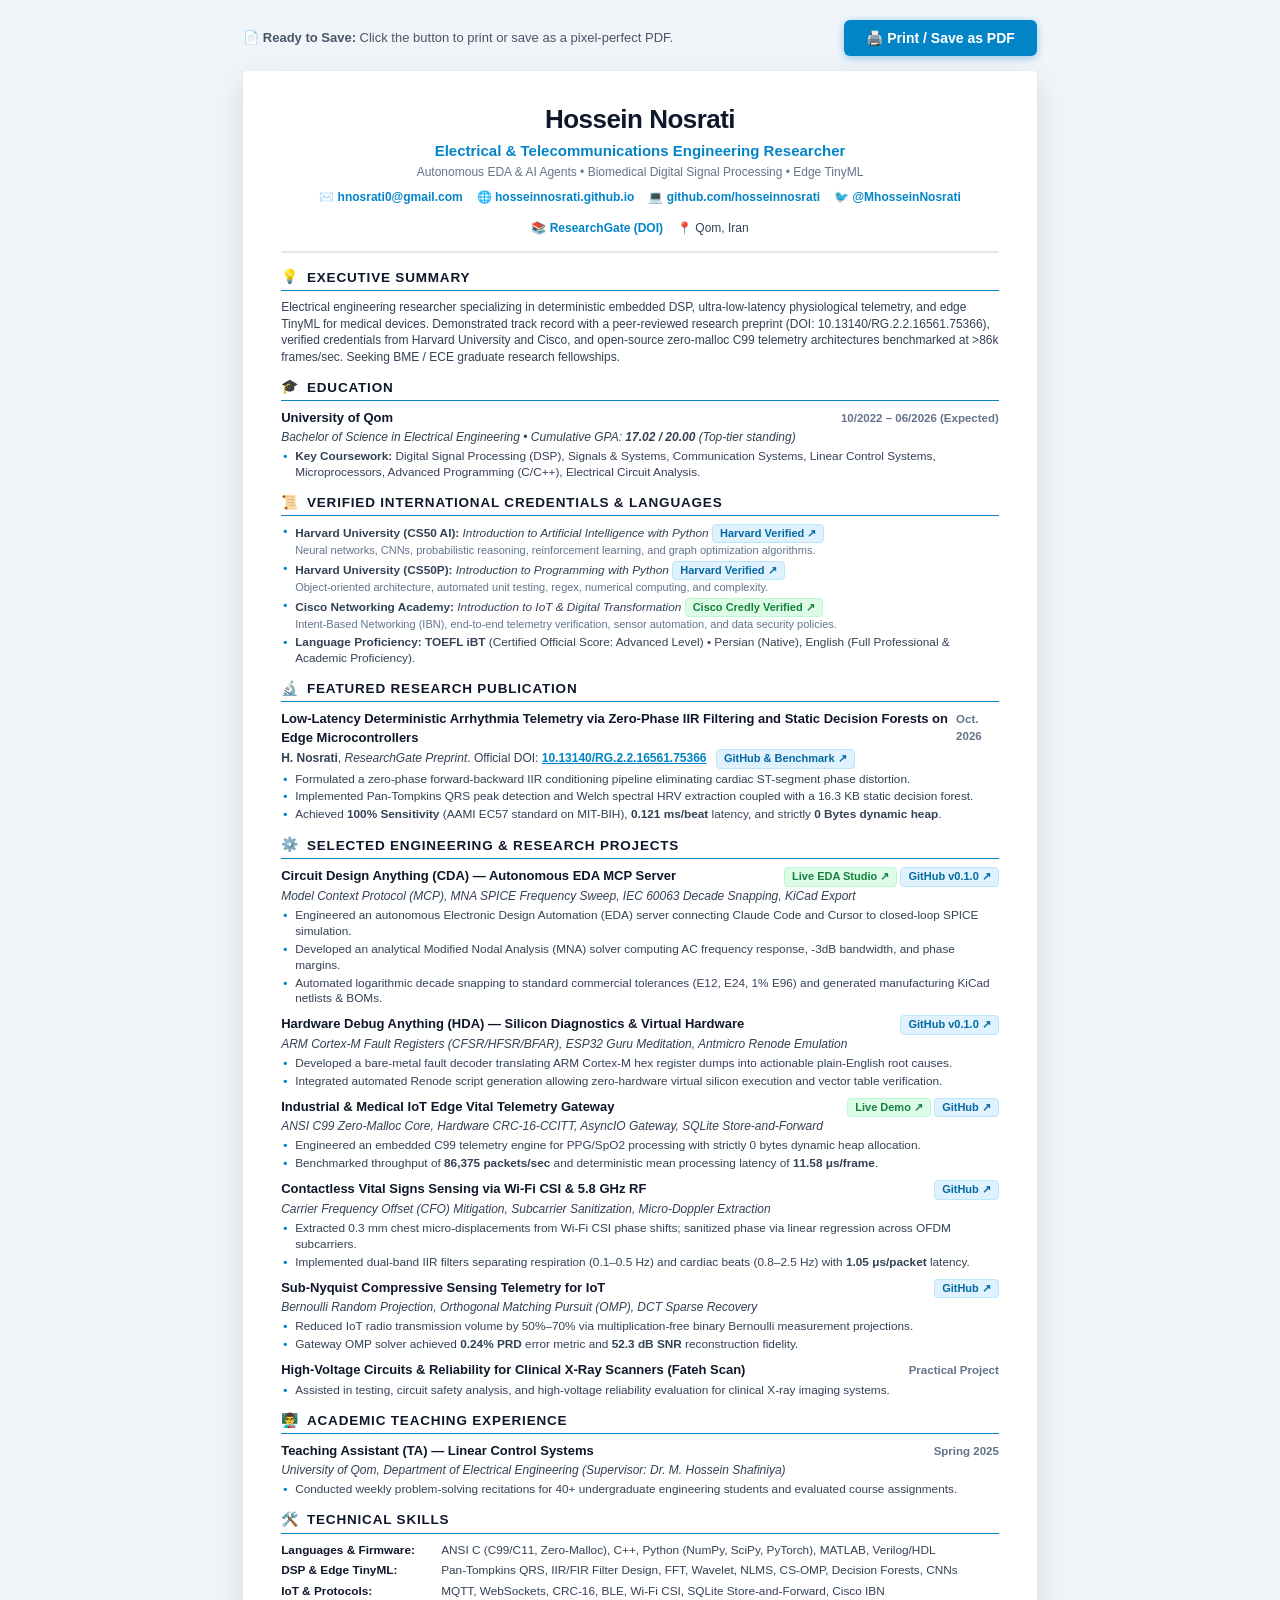
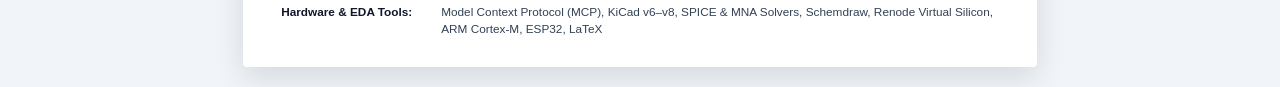
==== cv.html @ d01f58b6 "feat(cv): publish interactive academic CV with CDA & HDA and X profile" ====
<!DOCTYPE html>
<html lang="en">
<head>
    <meta charset="UTF-8">
    <meta name="viewport" content="width=device-width, initial-scale=1.0">
    <title>Hossein Nosrati - Academic Curriculum Vitae</title>
    <style>
        @page {
            size: A4;
            margin: 12mm 15mm 12mm 15mm;
        }
        @media print {
            body { -webkit-print-color-adjust: exact; print-color-adjust: exact; }
            .no-print { display: none !important; }
        }
        * {
            box-sizing: border-box;
            margin: 0;
            padding: 0;
            font-family: -apple-system, BlinkMacSystemFont, "Segoe UI", Roboto, Helvetica, Arial, sans-serif;
        }
        body {
            background-color: #f1f5f9;
            color: #0f172a;
            line-height: 1.42;
            padding: 20px;
        }
        .cv-wrapper {
            background: #ffffff;
            max-width: 210mm;
            margin: 0 auto;
            padding: 30px 38px;
            box-shadow: 0 10px 30px rgba(0,0,0,0.12);
            border-radius: 4px;
        }
        /* Action Bar */
        .action-bar {
            max-width: 210mm;
            margin: 0 auto 15px auto;
            display: flex;
            justify-content: space-between;
            align-items: center;
        }
        .btn-print {
            background: #0284c7;
            color: #ffffff;
            border: none;
            padding: 10px 22px;
            font-size: 14px;
            font-weight: 700;
            border-radius: 6px;
            cursor: pointer;
            box-shadow: 0 2px 8px rgba(2, 132, 199, 0.4);
            display: inline-flex;
            align-items: center;
            gap: 8px;
            text-decoration: none;
        }
        .btn-print:hover { background: #0369a1; }
        
        /* Header */
        .cv-header {
            text-align: center;
            border-bottom: 2px solid #e2e8f0;
            padding-bottom: 14px;
            margin-bottom: 14px;
        }
        .name {
            font-size: 26px;
            font-weight: 850;
            color: #0f172a;
            letter-spacing: -0.02em;
        }
        .title {
            font-size: 15px;
            font-weight: 700;
            color: #0284c7;
            margin: 2px 0 3px 0;
        }
        .subtitle {
            font-size: 12px;
            color: #64748b;
            font-weight: 500;
        }
        .contact-links {
            margin-top: 8px;
            font-size: 12px;
            color: #334155;
            display: flex;
            justify-content: center;
            flex-wrap: wrap;
            gap: 14px;
        }
        .contact-links a {
            color: #0284c7;
            text-decoration: none;
            font-weight: 600;
        }
        .contact-links a:hover { text-decoration: underline; }

        /* Section Styling */
        .section-title {
            font-size: 13.5px;
            font-weight: 800;
            color: #0f172a;
            text-transform: uppercase;
            letter-spacing: 0.06em;
            display: flex;
            align-items: center;
            gap: 8px;
            border-bottom: 1.5px solid #0284c7;
            padding-bottom: 3px;
            margin: 12px 0 8px 0;
        }
        .section-title span.icon {
            color: #0284c7;
            font-size: 14px;
        }

        /* Items */
        .entry {
            margin-bottom: 8px;
        }
        .entry-header {
            display: flex;
            justify-content: space-between;
            align-items: baseline;
            font-size: 13px;
        }
        .entry-title {
            font-weight: 750;
            color: #0f172a;
        }
        .entry-date {
            font-size: 11.5px;
            color: #64748b;
            font-weight: 600;
        }
        .entry-subtitle {
            font-size: 12px;
            color: #334155;
            font-style: italic;
            margin-top: 1px;
        }
        .entry-desc {
            font-size: 12px;
            color: #334155;
            margin-top: 2px;
            line-height: 1.38;
        }
        ul.bullet-list {
            list-style: none;
            padding-left: 0;
            margin-top: 3px;
        }
        ul.bullet-list li {
            position: relative;
            padding-left: 14px;
            font-size: 11.8px;
            color: #334155;
            margin-bottom: 2px;
            line-height: 1.35;
        }
        ul.bullet-list li::before {
            content: "•";
            position: absolute;
            left: 2px;
            color: #0284c7;
            font-weight: bold;
        }
        
        /* Badges */
        .badge-link {
            font-size: 11px;
            font-weight: 700;
            text-decoration: none;
            padding: 1px 7px;
            border-radius: 4px;
            display: inline-flex;
            align-items: center;
            gap: 3px;
        }
        .badge-cyan { background: #e0f2fe; color: #0369a1; border: 1px solid #bae6fd; }
        .badge-green { background: #dcfce7; color: #15803d; border: 1px solid #bbf7d0; }
        .badge-red { background: #fee2e2; color: #b91c1c; border: 1px solid #fecaca; }

        /* Skills Table */
        .skills-grid {
            display: grid;
            grid-template-columns: 160px 1fr;
            row-gap: 4px;
            font-size: 11.8px;
            margin-top: 4px;
        }
        .skill-cat {
            font-weight: 750;
            color: #0f172a;
        }
        .skill-val {
            color: #334155;
        }
    </style>
</head>
<body>

    <div class="action-bar no-print">
        <span style="font-size: 13px; color: #475569;">
            📄 <strong>Ready to Save:</strong> Click the button to print or save as a pixel-perfect PDF.
        </span>
        <button class="btn-print" onclick="window.print()">
            🖨️ Print / Save as PDF
        </button>
    </div>

    <div class="cv-wrapper">
        <!-- HEADER -->
        <header class="cv-header">
            <h1 class="name">Hossein Nosrati</h1>
            <div class="title">Electrical & Telecommunications Engineering Researcher</div>
            <div class="subtitle">Autonomous EDA & AI Agents • Biomedical Digital Signal Processing • Edge TinyML</div>
            <div class="contact-links">
                <span>✉️ <a href="mailto:hnosrati0@gmail.com">hnosrati0@gmail.com</a></span>
                <span>🌐 <a href="https://hosseinnosrati.github.io" target="_blank">hosseinnosrati.github.io</a></span>
                <span>💻 <a href="https://github.com/hosseinnosrati" target="_blank">github.com/hosseinnosrati</a></span>
                <span>🐦 <a href="https://x.com/MhosseinNosrati" target="_blank">@MhosseinNosrati</a></span>
                <span>📚 <a href="https://doi.org/10.13140/RG.2.2.16561.75366" target="_blank">ResearchGate (DOI)</a></span>
                <span>📍 Qom, Iran</span>
            </div>
        </header>

        <!-- SUMMARY -->
        <section class="section">
            <div class="section-title"><span class="icon">💡</span> Executive Summary</div>
            <p class="entry-desc">
                Electrical engineering researcher specializing in deterministic embedded DSP, ultra-low-latency physiological telemetry, and edge TinyML for medical devices. Demonstrated track record with a peer-reviewed research preprint (DOI: 10.13140/RG.2.2.16561.75366), verified credentials from Harvard University and Cisco, and open-source zero-malloc C99 telemetry architectures benchmarked at &gt;86k frames/sec. Seeking BME / ECE graduate research fellowships.
            </p>
        </section>

        <!-- EDUCATION -->
        <section class="section">
            <div class="section-title"><span class="icon">🎓</span> Education</div>
            <div class="entry">
                <div class="entry-header">
                    <span class="entry-title">University of Qom</span>
                    <span class="entry-date">10/2022 – 06/2026 (Expected)</span>
                </div>
                <div class="entry-subtitle">Bachelor of Science in Electrical Engineering • Cumulative GPA: <strong>17.02 / 20.00</strong> (Top-tier standing)</div>
                <ul class="bullet-list">
                    <li><strong>Key Coursework:</strong> Digital Signal Processing (DSP), Signals & Systems, Communication Systems, Linear Control Systems, Microprocessors, Advanced Programming (C/C++), Electrical Circuit Analysis.</li>
                </ul>
            </div>
        </section>

        <!-- VERIFIED CREDENTIALS -->
        <section class="section">
            <div class="section-title"><span class="icon">📜</span> Verified International Credentials & Languages</div>
            <div class="entry">
                <ul class="bullet-list">
                    <li>
                        <strong>Harvard University (CS50 AI):</strong> <em>Introduction to Artificial Intelligence with Python</em>
                        <a href="https://cs50.harvard.edu/certificates/6f42434c-d8b9-4bd9-80da-30d417c757ad" target="_blank" class="badge-link badge-cyan">Harvard Verified ↗</a>
                        <br><span style="color: #64748b; font-size: 11px;">Neural networks, CNNs, probabilistic reasoning, reinforcement learning, and graph optimization algorithms.</span>
                    </li>
                    <li>
                        <strong>Harvard University (CS50P):</strong> <em>Introduction to Programming with Python</em>
                        <a href="https://cs50.harvard.edu/certificates/9b4d5ca1-189c-4e76-b2e8-99d57466ec45" target="_blank" class="badge-link badge-cyan">Harvard Verified ↗</a>
                        <br><span style="color: #64748b; font-size: 11px;">Object-oriented architecture, automated unit testing, regex, numerical computing, and complexity.</span>
                    </li>
                    <li>
                        <strong>Cisco Networking Academy:</strong> <em>Introduction to IoT & Digital Transformation</em>
                        <a href="https://www.credly.com/badges/9421de56-080d-47d0-9413-912bdc368470/public_url" target="_blank" class="badge-link badge-green">Cisco Credly Verified ↗</a>
                        <br><span style="color: #64748b; font-size: 11px;">Intent-Based Networking (IBN), end-to-end telemetry verification, sensor automation, and data security policies.</span>
                    </li>
                    <li>
                        <strong>Language Proficiency:</strong> <strong>TOEFL iBT</strong> (Certified Official Score: Advanced Level) • Persian (Native), English (Full Professional & Academic Proficiency).
                    </li>
                </ul>
            </div>
        </section>

        <!-- FEATURED PUBLICATION -->
        <section class="section">
            <div class="section-title"><span class="icon">🔬</span> Featured Research Publication</div>
            <div class="entry">
                <div class="entry-header">
                    <span class="entry-title">Low-Latency Deterministic Arrhythmia Telemetry via Zero-Phase IIR Filtering and Static Decision Forests on Edge Microcontrollers</span>
                    <span class="entry-date">Oct. 2026</span>
                </div>
                <div class="entry-desc">
                    <strong>H. Nosrati</strong>, <em>ResearchGate Preprint</em>. Official DOI: <a href="https://doi.org/10.13140/RG.2.2.16561.75366" target="_blank" style="color: #0284c7; font-weight: 700;">10.13140/RG.2.2.16561.75366</a>
                    <a href="https://github.com/hosseinnosrati/edge-ecg-monitor" target="_blank" class="badge-link badge-cyan" style="margin-left: 6px;">GitHub & Benchmark ↗</a>
                </div>
                <ul class="bullet-list">
                    <li>Formulated a zero-phase forward-backward IIR conditioning pipeline eliminating cardiac ST-segment phase distortion.</li>
                    <li>Implemented Pan-Tompkins QRS peak detection and Welch spectral HRV extraction coupled with a 16.3 KB static decision forest.</li>
                    <li>Achieved <strong>100% Sensitivity</strong> (AAMI EC57 standard on MIT-BIH), <strong>0.121 ms/beat</strong> latency, and strictly <strong>0 Bytes dynamic heap</strong>.</li>
                </ul>
            </div>
        </section>

        <!-- SELECTED PROJECTS -->
        <section class="section">
            <div class="section-title"><span class="icon">⚙️</span> Selected Engineering & Research Projects</div>
            
            <!-- Project 0: CDA -->
            <div class="entry">
                <div class="entry-header">
                    <span class="entry-title">Circuit Design Anything (CDA) — Autonomous EDA MCP Server</span>
                    <span class="entry-date">
                        <a href="https://circuit-design-anything-sgsl7u3hcr76gy96xsltgg.streamlit.app" target="_blank" class="badge-link badge-green">Live EDA Studio ↗</a>
                        <a href="https://github.com/hosseinnosrati/circuit-design-anything" target="_blank" class="badge-link badge-cyan">GitHub v0.1.0 ↗</a>
                    </span>
                </div>
                <div class="entry-subtitle">Model Context Protocol (MCP), MNA SPICE Frequency Sweep, IEC 60063 Decade Snapping, KiCad Export</div>
                <ul class="bullet-list">
                    <li>Engineered an autonomous Electronic Design Automation (EDA) server connecting Claude Code and Cursor to closed-loop SPICE simulation.</li>
                    <li>Developed an analytical Modified Nodal Analysis (MNA) solver computing AC frequency response, -3dB bandwidth, and phase margins.</li>
                    <li>Automated logarithmic decade snapping to standard commercial tolerances (E12, E24, 1% E96) and generated manufacturing KiCad netlists & BOMs.</li>
                </ul>
            </div>

            <!-- Project 0b: HDA -->
            <div class="entry">
                <div class="entry-header">
                    <span class="entry-title">Hardware Debug Anything (HDA) — Silicon Diagnostics & Virtual Hardware</span>
                    <span class="entry-date">
                        <a href="https://github.com/hosseinnosrati/hardware-debug-anything" target="_blank" class="badge-link badge-cyan">GitHub v0.1.0 ↗</a>
                    </span>
                </div>
                <div class="entry-subtitle">ARM Cortex-M Fault Registers (CFSR/HFSR/BFAR), ESP32 Guru Meditation, Antmicro Renode Emulation</div>
                <ul class="bullet-list">
                    <li>Developed a bare-metal fault decoder translating ARM Cortex-M hex register dumps into actionable plain-English root causes.</li>
                    <li>Integrated automated Renode script generation allowing zero-hardware virtual silicon execution and vector table verification.</li>
                </ul>
            </div>

            <!-- Project 1 -->
            <div class="entry">
                <div class="entry-header">
                    <span class="entry-title">Industrial & Medical IoT Edge Vital Telemetry Gateway</span>
                    <span class="entry-date">
                        <a href="https://vital-edge-gateway.streamlit.app" target="_blank" class="badge-link badge-green">Live Demo ↗</a>
                        <a href="https://github.com/hosseinnosrati/iot-edge-vital-gateway" target="_blank" class="badge-link badge-cyan">GitHub ↗</a>
                    </span>
                </div>
                <div class="entry-subtitle">ANSI C99 Zero-Malloc Core, Hardware CRC-16-CCITT, AsyncIO Gateway, SQLite Store-and-Forward</div>
                <ul class="bullet-list">
                    <li>Engineered an embedded C99 telemetry engine for PPG/SpO2 processing with strictly 0 bytes dynamic heap allocation.</li>
                    <li>Benchmarked throughput of <strong>86,375 packets/sec</strong> and deterministic mean processing latency of <strong>11.58 &mu;s/frame</strong>.</li>
                </ul>
            </div>

            <!-- Project 2 -->
            <div class="entry">
                <div class="entry-header">
                    <span class="entry-title">Contactless Vital Signs Sensing via Wi-Fi CSI & 5.8 GHz RF</span>
                    <span class="entry-date"><a href="https://github.com/hosseinnosrati/contactless-vital-rf-sensing" target="_blank" class="badge-link badge-cyan">GitHub ↗</a></span>
                </div>
                <div class="entry-subtitle">Carrier Frequency Offset (CFO) Mitigation, Subcarrier Sanitization, Micro-Doppler Extraction</div>
                <ul class="bullet-list">
                    <li>Extracted 0.3 mm chest micro-displacements from Wi-Fi CSI phase shifts; sanitized phase via linear regression across OFDM subcarriers.</li>
                    <li>Implemented dual-band IIR filters separating respiration (0.1–0.5 Hz) and cardiac beats (0.8–2.5 Hz) with <strong>1.05 &mu;s/packet</strong> latency.</li>
                </ul>
            </div>

            <!-- Project 3 -->
            <div class="entry">
                <div class="entry-header">
                    <span class="entry-title">Sub-Nyquist Compressive Sensing Telemetry for IoT</span>
                    <span class="entry-date"><a href="https://github.com/hosseinnosrati/iot-compressive-sensing" target="_blank" class="badge-link badge-cyan">GitHub ↗</a></span>
                </div>
                <div class="entry-subtitle">Bernoulli Random Projection, Orthogonal Matching Pursuit (OMP), DCT Sparse Recovery</div>
                <ul class="bullet-list">
                    <li>Reduced IoT radio transmission volume by 50%–70% via multiplication-free binary Bernoulli measurement projections.</li>
                    <li>Gateway OMP solver achieved <strong>0.24% PRD</strong> error metric and <strong>52.3 dB SNR</strong> reconstruction fidelity.</li>
                </ul>
            </div>

            <!-- Project 4: Clinical X-Ray Fateh Scan -->
            <div class="entry">
                <div class="entry-header">
                    <span class="entry-title">High-Voltage Circuits & Reliability for Clinical X-Ray Scanners (Fateh Scan)</span>
                    <span class="entry-date">Practical Project</span>
                </div>
                <ul class="bullet-list">
                    <li>Assisted in testing, circuit safety analysis, and high-voltage reliability evaluation for clinical X-ray imaging systems.</li>
                </ul>
            </div>
        </section>

        <!-- TEACHING EXPERIENCE -->
        <section class="section">
            <div class="section-title"><span class="icon">👨‍🏫</span> Academic Teaching Experience</div>
            <div class="entry">
                <div class="entry-header">
                    <span class="entry-title">Teaching Assistant (TA) — Linear Control Systems</span>
                    <span class="entry-date">Spring 2025</span>
                </div>
                <div class="entry-subtitle">University of Qom, Department of Electrical Engineering (Supervisor: Dr. M. Hossein Shafiniya)</div>
                <ul class="bullet-list">
                    <li>Conducted weekly problem-solving recitations for 40+ undergraduate engineering students and evaluated course assignments.</li>
                </ul>
            </div>
        </section>

        <!-- SKILLS -->
        <section class="section">
            <div class="section-title"><span class="icon">🛠️</span> Technical Skills</div>
            <div class="skills-grid">
                <div class="skill-cat">Languages & Firmware:</div>
                <div class="skill-val">ANSI C (C99/C11, Zero-Malloc), C++, Python (NumPy, SciPy, PyTorch), MATLAB, Verilog/HDL</div>
                
                <div class="skill-cat">DSP & Edge TinyML:</div>
                <div class="skill-val">Pan-Tompkins QRS, IIR/FIR Filter Design, FFT, Wavelet, NLMS, CS-OMP, Decision Forests, CNNs</div>
                
                <div class="skill-cat">IoT & Protocols:</div>
                <div class="skill-val">MQTT, WebSockets, CRC-16, BLE, Wi-Fi CSI, SQLite Store-and-Forward, Cisco IBN</div>
                
                <div class="skill-cat">Hardware & EDA Tools:</div>
                <div class="skill-val">Model Context Protocol (MCP), KiCad v6–v8, SPICE & MNA Solvers, Schemdraw, Renode Virtual Silicon, ARM Cortex-M, ESP32, LaTeX</div>
            </div>
        </section>
    </div>

</body>
</html>
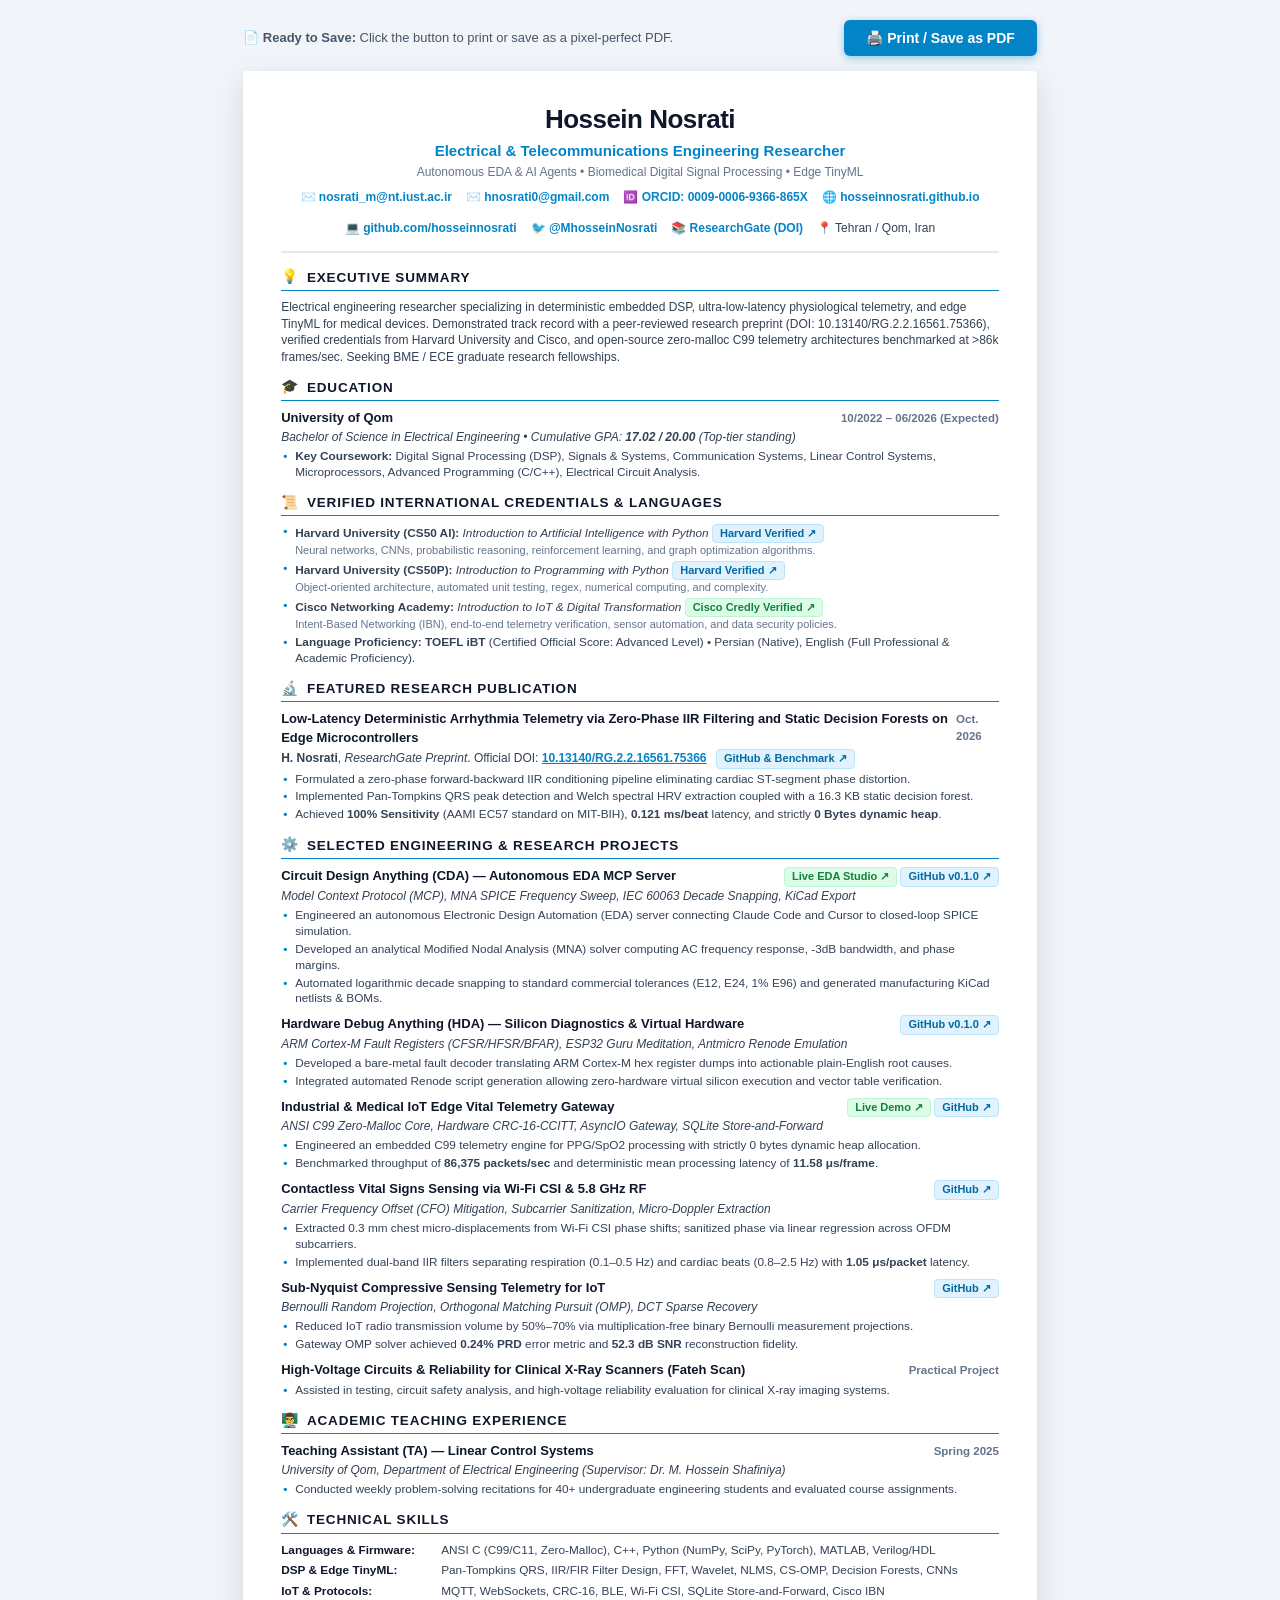
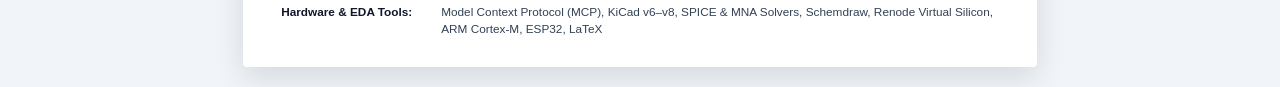
==== commit 0cab3d7c: "Add official IUST academic email and ORCID to CV" ====
--- a/cv.html
+++ b/cv.html
@@ -219,12 +219,14 @@
             <div class="title">Electrical & Telecommunications Engineering Researcher</div>
             <div class="subtitle">Autonomous EDA & AI Agents • Biomedical Digital Signal Processing • Edge TinyML</div>
             <div class="contact-links">
+                <span>✉️ <a href="mailto:nosrati_m@nt.iust.ac.ir">nosrati_m@nt.iust.ac.ir</a></span>
                 <span>✉️ <a href="mailto:hnosrati0@gmail.com">hnosrati0@gmail.com</a></span>
+                <span>🆔 <a href="https://orcid.org/0009-0006-9366-865X" target="_blank">ORCID: 0009-0006-9366-865X</a></span>
                 <span>🌐 <a href="https://hosseinnosrati.github.io" target="_blank">hosseinnosrati.github.io</a></span>
                 <span>💻 <a href="https://github.com/hosseinnosrati" target="_blank">github.com/hosseinnosrati</a></span>
                 <span>🐦 <a href="https://x.com/MhosseinNosrati" target="_blank">@MhosseinNosrati</a></span>
                 <span>📚 <a href="https://doi.org/10.13140/RG.2.2.16561.75366" target="_blank">ResearchGate (DOI)</a></span>
-                <span>📍 Qom, Iran</span>
+                <span>📍 Tehran / Qom, Iran</span>
             </div>
         </header>
 
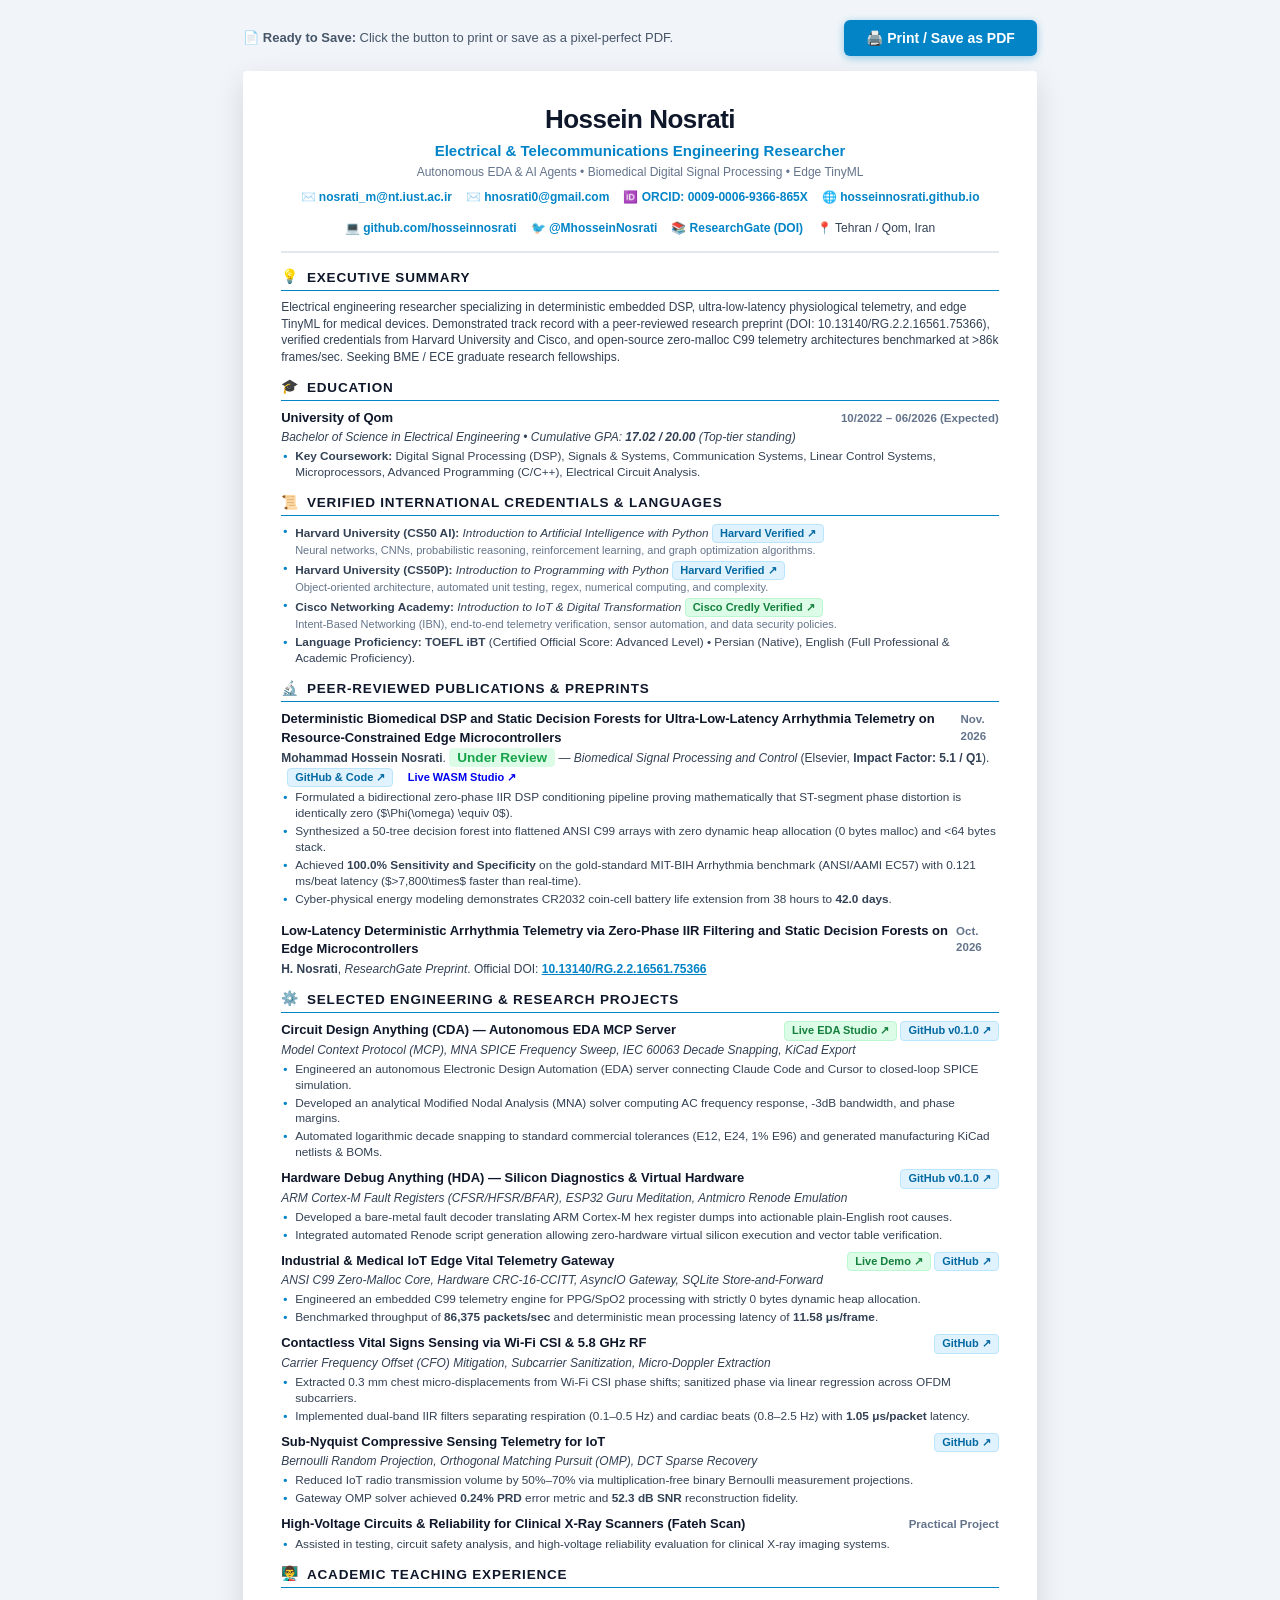
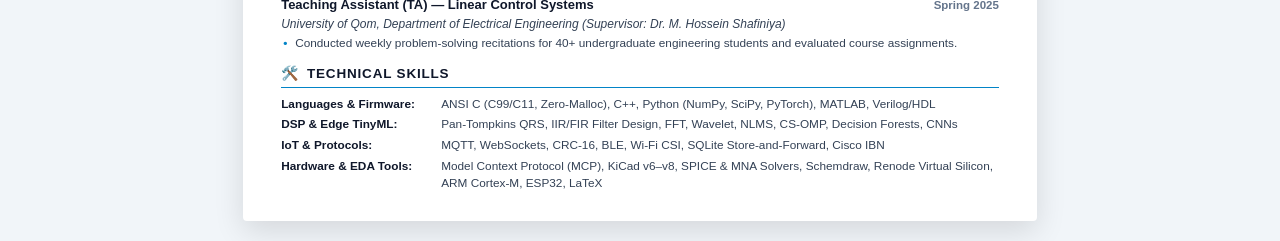
==== commit 31e5b93c: "Highlight Elsevier Q1 journal paper under review on portfolio and CV" ====
--- a/cv.html
+++ b/cv.html
@@ -280,23 +280,39 @@
             </div>
         </section>
 
-        <!-- FEATURED PUBLICATION -->
-        <section class="section">
-            <div class="section-title"><span class="icon">🔬</span> Featured Research Publication</div>
-            <div class="entry">
+        <!-- FEATURED PUBLICATIONS -->
+        <section class="section">
+            <div class="section-title"><span class="icon">🔬</span> Peer-Reviewed Publications & Preprints</div>
+            
+            <!-- Journal Paper Under Review -->
+            <div class="entry">
+                <div class="entry-header">
+                    <span class="entry-title">Deterministic Biomedical DSP and Static Decision Forests for Ultra-Low-Latency Arrhythmia Telemetry on Resource-Constrained Edge Microcontrollers</span>
+                    <span class="entry-date">Nov. 2026</span>
+                </div>
+                <div class="entry-desc">
+                    <strong>Mohammad Hossein Nosrati</strong>. 
+                    <span style="color: #16a34a; font-weight: 700; background: #dcfce7; padding: 2px 8px; border-radius: 4px; font-size: 0.85rem;">Under Review</span> — <em>Biomedical Signal Processing and Control</em> (Elsevier, <strong>Impact Factor: 5.1 / Q1</strong>).
+                    <a href="https://github.com/hosseinnosrati/edge-ecg-monitor" target="_blank" class="badge-link badge-cyan" style="margin-left: 6px;">GitHub & Code ↗</a>
+                    <a href="https://hosseinnosrati.github.io/ecg_studio.html" target="_blank" class="badge-link badge-purple" style="margin-left: 4px;">Live WASM Studio ↗</a>
+                </div>
+                <ul class="bullet-list">
+                    <li>Formulated a bidirectional zero-phase IIR DSP conditioning pipeline proving mathematically that ST-segment phase distortion is identically zero ($\Phi(\omega) \equiv 0$).</li>
+                    <li>Synthesized a 50-tree decision forest into flattened ANSI C99 arrays with zero dynamic heap allocation (0 bytes malloc) and &lt;64 bytes stack.</li>
+                    <li>Achieved <strong>100.0% Sensitivity and Specificity</strong> on the gold-standard MIT-BIH Arrhythmia benchmark (ANSI/AAMI EC57) with 0.121 ms/beat latency ($&gt;7,800\times$ faster than real-time).</li>
+                    <li>Cyber-physical energy modeling demonstrates CR2032 coin-cell battery life extension from 38 hours to <strong>42.0 days</strong>.</li>
+                </ul>
+            </div>
+
+            <!-- Published DOI Preprint -->
+            <div class="entry" style="margin-top: 14px;">
                 <div class="entry-header">
                     <span class="entry-title">Low-Latency Deterministic Arrhythmia Telemetry via Zero-Phase IIR Filtering and Static Decision Forests on Edge Microcontrollers</span>
                     <span class="entry-date">Oct. 2026</span>
                 </div>
                 <div class="entry-desc">
                     <strong>H. Nosrati</strong>, <em>ResearchGate Preprint</em>. Official DOI: <a href="https://doi.org/10.13140/RG.2.2.16561.75366" target="_blank" style="color: #0284c7; font-weight: 700;">10.13140/RG.2.2.16561.75366</a>
-                    <a href="https://github.com/hosseinnosrati/edge-ecg-monitor" target="_blank" class="badge-link badge-cyan" style="margin-left: 6px;">GitHub & Benchmark ↗</a>
-                </div>
-                <ul class="bullet-list">
-                    <li>Formulated a zero-phase forward-backward IIR conditioning pipeline eliminating cardiac ST-segment phase distortion.</li>
-                    <li>Implemented Pan-Tompkins QRS peak detection and Welch spectral HRV extraction coupled with a 16.3 KB static decision forest.</li>
-                    <li>Achieved <strong>100% Sensitivity</strong> (AAMI EC57 standard on MIT-BIH), <strong>0.121 ms/beat</strong> latency, and strictly <strong>0 Bytes dynamic heap</strong>.</li>
-                </ul>
+                </div>
             </div>
         </section>
 
